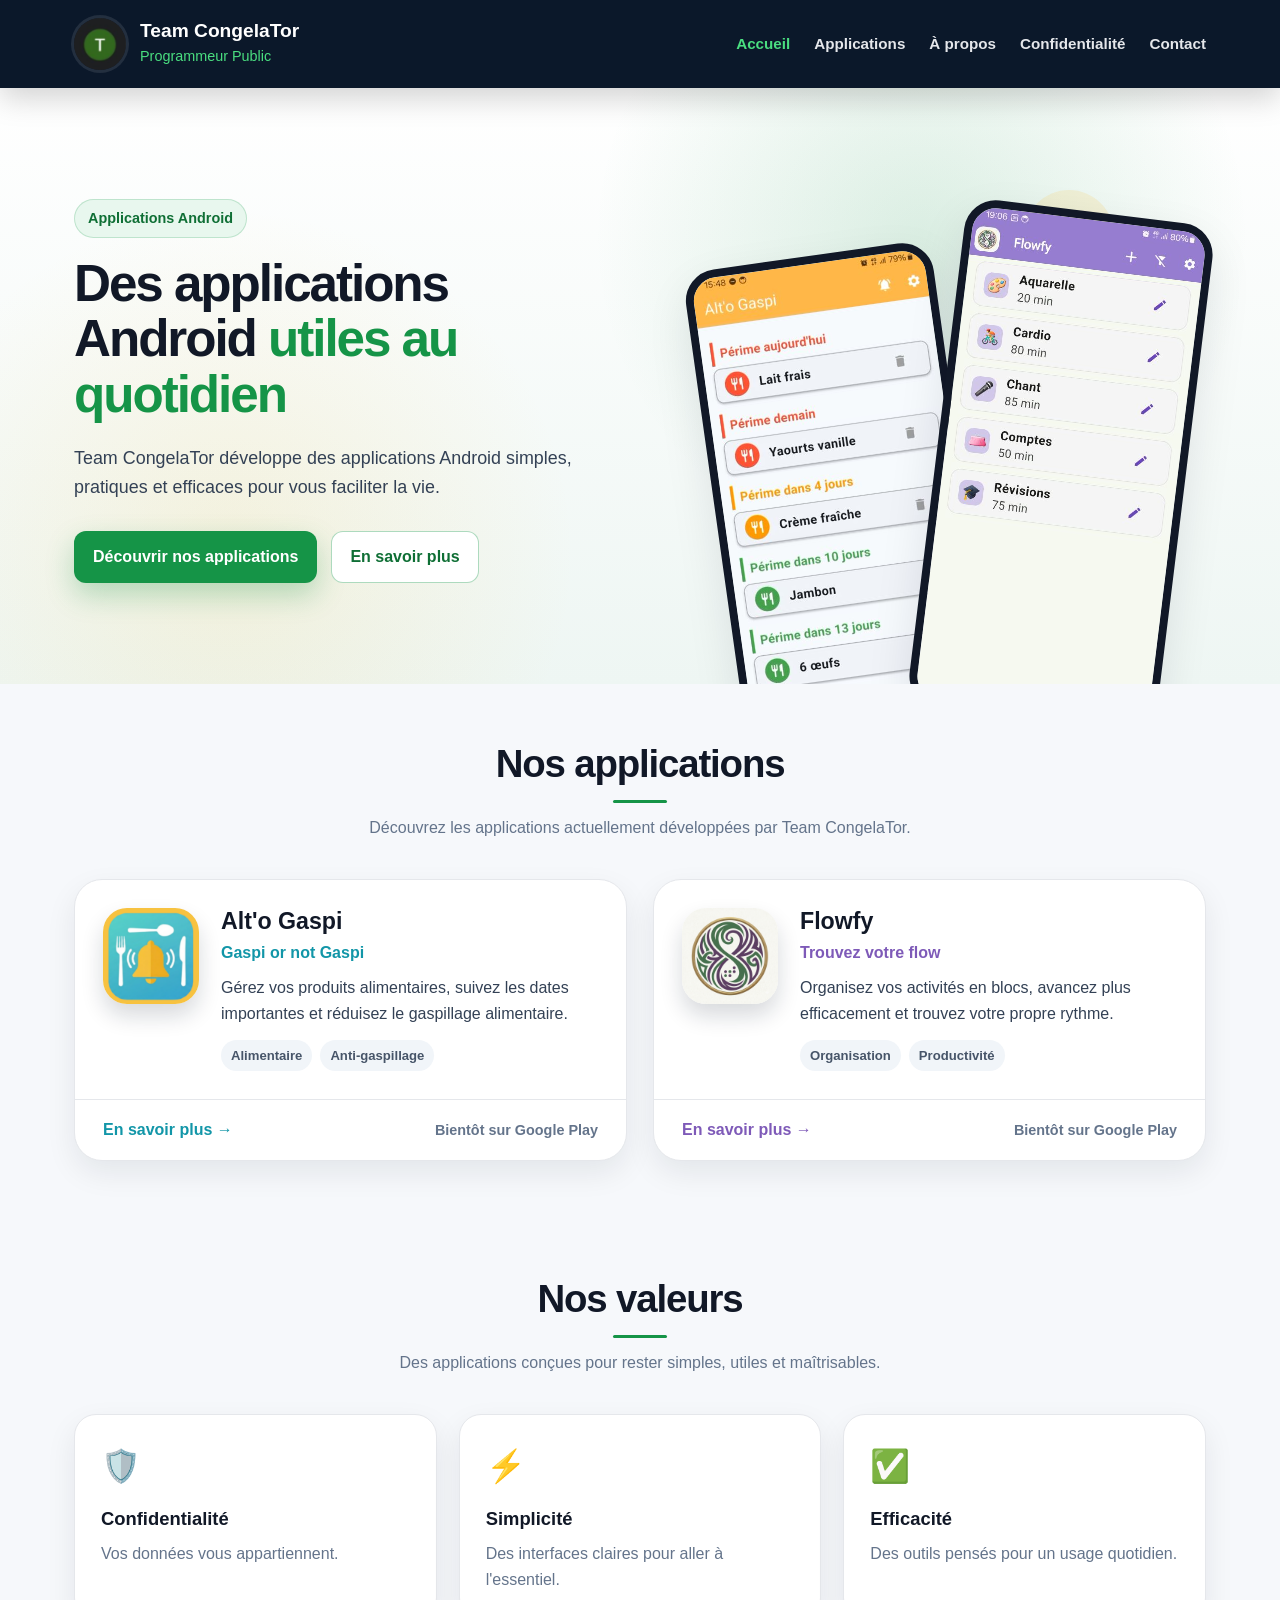
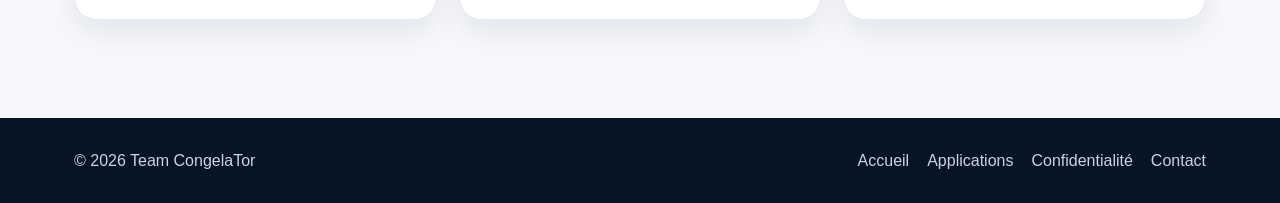
==== index.html @ 5f399f08 "rename site congelator" ====
<!DOCTYPE html>
<html lang="fr">

<head>
    <meta charset="UTF-8">
    <meta name="viewport" content="width=device-width, initial-scale=1.0">
    <title>Team CongelaTor</title>
    <meta name="description" content="Team CongelaTor développe des applications Android utiles au quotidien.">
    <link rel="stylesheet" href="css/style.css">
</head>

<body>

    <header class="site-header">
        <div class="header-inner">
            <a href="index.html" class="brand">
                <img src="img/team_congelator/team_congelator_132x132.png" alt="Team CongelaTor" class="brand-logo">
                <div>
                    <div class="brand-title">Team CongelaTor</div>
                    <div class="brand-subtitle">Programmeur Public</div>
                </div>
            </a>
            <button class="mobile-menu-button" id="menuButton" aria-label="Ouvrir le menu">☰</button>
            <nav class="main-nav" id="mainNav">
                <a href="index.html" class="active">Accueil</a>
                <a href="applications.html">Applications</a>
                <a href="about.html">À propos</a>
                <a href="privacy.html">Confidentialité</a>
                <a href="contact.html">Contact</a>
            </nav>
        </div>
    </header>


    <section class="hero">
        <div class="hero-inner">
            <div class="hero-content">
                <div class="hero-kicker">Applications Android</div>
                <h1 class="hero-title">Des applications Android <span>utiles au quotidien</span></h1>
                <p class="hero-text">Team CongelaTor développe des applications Android simples, pratiques et
                    efficaces pour vous faciliter la vie.</p>
                <div class="hero-actions">
                    <a href="applications.html" class="button button-primary">Découvrir nos applications</a>
                    <a href="about.html" class="button button-secondary">En savoir plus</a>
                </div>
            </div>
            <div class="hero-visual">
                <div class="phone-group">
                    <div class="visual-bubble one"></div>
                    <div class="visual-bubble two"></div>
                    <img src="img/alto_gaspi/alto_gapsi_01.jpg" alt="Capture Alt'o Gaspi" class="phone-shot left">
                    <img src="img/flowfy/Flowfy_01.jpg" alt="Capture Flowfy" class="phone-shot right">
                </div>
            </div>
        </div>
    </section>

    <section id="applications" class="section">
        <div class="section-header">
            <h2 class="section-title">Nos applications</h2>
            <p class="section-text">Découvrez les applications actuellement développées par Team CongelaTor.</p>
        </div>
        <div class="app-grid">
            <article class="app-card app-alto">
                <div class="app-card-body">
                    <img src="img/alto_gaspi/alto_gaspi_512x512.png" alt="Alt'o Gaspi" class="app-icon">
                    <div>
                        <h3 class="app-title">Alt'o Gaspi</h3>
                        <div class="app-slogan">Gaspi or not Gaspi</div>
                        <p class="app-description">Gérez vos produits alimentaires, suivez les dates importantes et
                            réduisez le gaspillage alimentaire.</p>
                        <div class="app-tags">
                            <span class="app-tag">Alimentaire</span>
                            <span class="app-tag">Anti-gaspillage</span>
                        </div>
                    </div>
                </div>
                <div class="app-card-footer">
                    <a href="alto-gaspi.html" class="app-link">En savoir plus →</a>
                    <span class="store-status">Bientôt sur Google Play</span>
                </div>
            </article>

            <article class="app-card app-flowfy">
                <div class="app-card-body">
                    <img src="img/flowfy/Flowfy_512x512.png" alt="Flowfy" class="app-icon">
                    <div>
                        <h3 class="app-title">Flowfy</h3>
                        <div class="app-slogan">Trouvez votre flow</div>
                        <p class="app-description">Organisez vos activités en blocs, avancez plus efficacement et
                            trouvez votre propre rythme.</p>
                        <div class="app-tags">
                            <span class="app-tag">Organisation</span>
                            <span class="app-tag">Productivité</span>
                        </div>
                    </div>
                </div>
                <div class="app-card-footer">
                    <a href="flowfy.html" class="app-link">En savoir plus →</a>
                    <span class="store-status">Bientôt sur Google Play</span>
                </div>
            </article>
        </div>
    </section>

    <section class="section">
        <div class="section-header">
            <h2 class="section-title">Nos valeurs</h2>
            <p class="section-text">Des applications conçues pour rester simples, utiles et maîtrisables.</p>
        </div>
        <div class="trust-grid">
            <div class="trust-item">
                <div class="trust-icon">🛡️</div>
                <h3>Confidentialité</h3>
                <p>Vos données vous appartiennent.</p>
            </div>
            <div class="trust-item">
                <div class="trust-icon">⚡</div>
                <h3>Simplicité</h3>
                <p>Des interfaces claires pour aller à l'essentiel.</p>
            </div>
            <div class="trust-item">
                <div class="trust-icon">✅</div>
                <h3>Efficacité</h3>
                <p>Des outils pensés pour un usage quotidien.</p>
            </div>
        </div>
    </section>


    <footer class="site-footer">
        <div class="footer-inner">
            <div>© 2026 Team CongelaTor</div>
            <div class="footer-links">
                <a href="index.html">Accueil</a>
                <a href="applications.html">Applications</a>
                <a href="privacy.html">Confidentialité</a>
                <a href="contact.html">Contact</a>
            </div>
        </div>
    </footer>
    <script src="js/apps.js"></script>
    <script src="js/main.js"></script>

</body>

</html>
---- css/style.css ----
:root {
  --bg: #f6f8fb;
  --surface: #ffffff;
  --surface-soft: #f8fafc;
  --text: #111827;
  --text-soft: #475569;
  --muted: #64748b;
  --border: #e5e7eb;
  --header: #071426;
  --green: #159447;
  --green-dark: #0f6f35;
  --green-soft: #e8f7ee;
  --yellow: #f6c342;
  --turquoise: #26b6c9;
  --purple: #7e5ab8;
  --shadow-soft: 0 18px 45px rgba(15, 23, 42, 0.10);
  --shadow-card: 0 12px 30px rgba(15, 23, 42, 0.08);
  --radius-xl: 28px;
  --radius-lg: 22px;
  --radius-md: 16px;
  --radius-sm: 12px;
  --max-width: 1180px;
}

* {
  box-sizing: border-box;
}

html {
  scroll-behavior: smooth;
}

body {
  margin: 0;
  font-family: Arial, Helvetica, sans-serif;
  color: var(--text);
  background: var(--bg);
  line-height: 1.6;
}

a {
  color: inherit;
}

img {
  display: block;
  max-width: 100%;
}

.site-header {
  position: sticky;
  top: 0;
  z-index: 50;
  background: rgba(7, 20, 38, 0.98);
  color: #ffffff;
  box-shadow: 0 10px 30px rgba(0, 0, 0, 0.18);
}

.header-inner {
  max-width: var(--max-width);
  margin: 0 auto;
  padding: 18px 24px;
  display: flex;
  align-items: center;
  justify-content: space-between;
  gap: 24px;
}

.brand {
  display: flex;
  align-items: center;
  gap: 14px;
  color: #ffffff;
  text-decoration: none;
}

.brand-logo {
  width: 52px;
  height: 52px;
  border-radius: 50%;
  object-fit: cover;
  box-shadow: 0 0 0 3px rgba(255, 255, 255, 0.10);
}

.brand-title {
  margin: 0;
  font-size: 1.2rem;
  font-weight: 800;
  line-height: 1.1;
}

.brand-subtitle {
  margin: 4px 0 0;
  color: #4ade80;
  font-size: 0.9rem;
}

.main-nav {
  display: flex;
  align-items: center;
  gap: 24px;
}

.main-nav a {
  color: #e5e7eb;
  text-decoration: none;
  font-size: 0.95rem;
  font-weight: 700;
}

.main-nav a:hover,
.main-nav a.active {
  color: #4ade80;
}

.nav-cta {
  color: #ffffff !important;
  background: var(--green);
  padding: 10px 16px;
  border-radius: var(--radius-sm);
  box-shadow: 0 8px 20px rgba(21, 148, 71, 0.35);
}

.nav-cta:hover {
  background: var(--green-dark);
}

.mobile-menu-button {
  display: none;
  border: 0;
  background: transparent;
  color: #ffffff;
  font-size: 2rem;
  line-height: 1;
  cursor: pointer;
}

.hero {
  background:
    radial-gradient(circle at 72% 25%, rgba(21, 148, 71, 0.14), transparent 32%),
    radial-gradient(circle at 18% 78%, rgba(246, 195, 66, 0.14), transparent 30%),
    linear-gradient(180deg, #ffffff 0%, #eef6f3 100%);
  overflow: hidden;
}

.hero-inner {
  max-width: var(--max-width);
  margin: 0 auto;
  padding: 88px 24px 78px;
  display: grid;
  grid-template-columns: 1.05fr 0.95fr;
  align-items: center;
  gap: 58px;
}

.hero-kicker {
  display: inline-flex;
  align-items: center;
  gap: 8px;
  color: var(--green-dark);
  background: var(--green-soft);
  border: 1px solid rgba(21, 148, 71, 0.20);
  border-radius: 999px;
  padding: 7px 13px;
  font-size: 0.9rem;
  font-weight: 800;
  margin-bottom: 18px;
}

.hero-title {
  margin: 0 0 22px;
  font-size: clamp(2.25rem, 4vw, 4rem);
  line-height: 1.08;
  letter-spacing: -0.04em;
}

.hero-title span {
  color: var(--green);
}

.hero-text {
  max-width: 620px;
  margin: 0 0 30px;
  color: #334155;
  font-size: 1.12rem;
}

.hero-actions,
.cta-row {
  display: flex;
  flex-wrap: wrap;
  gap: 14px;
}

.button {
  display: inline-flex;
  align-items: center;
  justify-content: center;
  gap: 9px;
  min-height: 46px;
  padding: 12px 18px;
  border-radius: var(--radius-sm);
  border: 1px solid transparent;
  font-weight: 800;
  text-decoration: none;
  transition: 0.18s ease;
}

.button-primary {
  color: #ffffff;
  background: var(--green);
  box-shadow: 0 12px 28px rgba(21, 148, 71, 0.28);
}

.button-primary:hover {
  background: var(--green-dark);
}

.button-secondary {
  color: var(--green-dark);
  background: #ffffff;
  border-color: rgba(21, 148, 71, 0.35);
}

.button-secondary:hover {
  background: var(--green-soft);
  border-color: var(--green);
}

.hero-visual {
  position: relative;
  min-height: 430px;
  display: flex;
  align-items: center;
  justify-content: center;
}

.phone-group {
  position: relative;
  width: min(540px, 100%);
  min-height: 430px;
}

.phone-shot {
  position: absolute;
  width: 250px;
  border-radius: 32px;
  background: #111827;
  border: 8px solid #111827;
  box-shadow: var(--shadow-soft);
  object-fit: cover;
}

.phone-shot.left {
  left: 20px;
  top: 78px;
  transform: rotate(-8deg);
}

.phone-shot.right {
  right: 20px;
  top: 34px;
  transform: rotate(7deg);
}

.visual-bubble {
  position: absolute;
  border-radius: 999px;
  pointer-events: none;
}

.visual-bubble.one {
  width: 150px;
  height: 150px;
  left: 12%;
  bottom: 26px;
  background: rgba(21, 148, 71, 0.10);
}

.visual-bubble.two {
  width: 90px;
  height: 90px;
  right: 18%;
  top: 14px;
  background: rgba(246, 195, 66, 0.16);
}

.section {
  max-width: var(--max-width);
  margin: 0 auto;
  padding: 58px 24px;
}

.section-header {
  max-width: 760px;
  margin: 0 auto 38px;
  text-align: center;
}

.section-title {
  margin: 0 0 12px;
  font-size: clamp(1.9rem, 3vw, 2.8rem);
  line-height: 1.15;
  letter-spacing: -0.03em;
}

.section-title::after {
  content: "";
  display: block;
  width: 54px;
  height: 3px;
  margin: 14px auto 0;
  border-radius: 999px;
  background: var(--green);
}

.section-text {
  margin: 0;
  color: var(--muted);
}

.app-grid {
  display: grid;
  grid-template-columns: repeat(2, minmax(0, 1fr));
  gap: 26px;
}

.app-card {
  display: flex;
  flex-direction: column;
  overflow: hidden;
  background: var(--surface);
  border: 1px solid var(--border);
  border-radius: var(--radius-xl);
  box-shadow: var(--shadow-card);
}

.app-card-body {
  padding: 28px;
  display: grid;
  grid-template-columns: 96px 1fr;
  align-items: start;
  gap: 22px;
}

.app-icon {
  width: 96px;
  height: 96px;
  border-radius: 24px;
  object-fit: cover;
  box-shadow: 0 12px 22px rgba(15, 23, 42, 0.16);
}

.app-title {
  margin: 0;
  font-size: 1.45rem;
  line-height: 1.2;
}

.app-slogan {
  margin: 4px 0 10px;
  color: var(--green);
  font-weight: 800;
}

.app-description {
  margin: 0;
  color: #334155;
}

.app-tags {
  display: flex;
  flex-wrap: wrap;
  gap: 8px;
  margin-top: 14px;
}

.app-tag {
  padding: 5px 10px;
  border-radius: 999px;
  background: #f1f5f9;
  color: #475569;
  font-size: 0.82rem;
  font-weight: 700;
}

.app-card-footer {
  margin-top: auto;
  padding: 17px 28px;
  border-top: 1px solid var(--border);
  display: flex;
  align-items: center;
  justify-content: space-between;
  gap: 12px;
}

.app-link {
  color: var(--green-dark);
  font-weight: 800;
  text-decoration: none;
}

.app-link:hover {
  text-decoration: underline;
}

.store-status {
  color: var(--muted);
  font-size: 0.9rem;
  font-weight: 700;
}

.app-alto .app-slogan,
.app-alto .app-link {
  color: #1296a8;
}

.app-flowfy .app-slogan,
.app-flowfy .app-link {
  color: var(--purple);
}

.trust-grid {
  display: grid;
  grid-template-columns: repeat(3, minmax(0, 1fr));
  gap: 22px;
}

.trust-item {
  padding: 26px;
  background: var(--surface);
  border: 1px solid var(--border);
  border-radius: var(--radius-lg);
  box-shadow: var(--shadow-card);
}

.trust-icon {
  margin-bottom: 12px;
  font-size: 2rem;
}

.trust-item h3 {
  margin: 0 0 8px;
  font-size: 1.15rem;
}

.trust-item p {
  margin: 0;
  color: var(--muted);
}

.page-hero {
  background: linear-gradient(135deg, #ffffff 0%, #eef6f3 100%);
  padding: 66px 24px;
}

.page-hero-inner {
  max-width: var(--max-width);
  margin: 0 auto;
}

.page-hero h1 {
  margin: 0 0 16px;
  font-size: clamp(2.1rem, 4vw, 3.5rem);
  line-height: 1.1;
  letter-spacing: -0.04em;
}

.page-hero p {
  max-width: 760px;
  margin: 0;
  color: #334155;
  font-size: 1.1rem;
}

.content-card {
  padding: 32px;
  background: var(--surface);
  border: 1px solid var(--border);
  border-radius: var(--radius-xl);
  box-shadow: var(--shadow-card);
}

.content-card h2 {
  margin-top: 0;
}

.content-card p:last-child {
  margin-bottom: 0;
}

.site-footer {
  margin-top: 40px;
  background: var(--header);
  color: #cbd5e1;
}

.footer-inner {
  max-width: var(--max-width);
  margin: 0 auto;
  padding: 30px 24px;
  display: flex;
  justify-content: space-between;
  gap: 24px;
  flex-wrap: wrap;
}

.footer-links {
  display: flex;
  gap: 18px;
  flex-wrap: wrap;
}

.footer-links a {
  color: #cbd5e1;
  text-decoration: none;
}

.footer-links a:hover {
  color: #4ade80;
}

@media (max-width: 900px) {
  .hero-inner {
    grid-template-columns: 1fr;
    padding-top: 54px;
    gap: 34px;
  }

  .hero-content {
    text-align: center;
  }

  .hero-text {
    margin-left: auto;
    margin-right: auto;
  }

  .hero-actions {
    justify-content: center;
  }

  .hero-visual {
    min-height: 360px;
  }

  .phone-group {
    min-height: 360px;
  }

  .phone-shot {
    width: 205px;
  }

  .app-grid,
  .trust-grid {
    grid-template-columns: 1fr;
  }
}

@media (max-width: 720px) {
  .header-inner {
    padding: 14px 18px;
  }

  .brand-logo {
    width: 46px;
    height: 46px;
  }

  .brand-title {
    font-size: 1.05rem;
  }

  .brand-subtitle {
    font-size: 0.82rem;
  }

  .mobile-menu-button {
    display: block;
  }

  .main-nav {
    position: absolute;
    top: 74px;
    left: 14px;
    right: 14px;
    display: none;
    flex-direction: column;
    align-items: stretch;
    gap: 4px;
    padding: 16px;
    background: #0b1b32;
    border: 1px solid rgba(255, 255, 255, 0.10);
    border-radius: 18px;
    box-shadow: var(--shadow-soft);
  }

  .main-nav.open {
    display: flex;
  }

  .main-nav a {
    padding: 10px 12px;
  }

  .nav-cta {
    text-align: center;
  }

  .hero-inner {
    padding: 44px 18px 48px;
  }

  .hero-title {
    font-size: 2.2rem;
  }

  .hero-text {
    font-size: 1rem;
  }

  .button {
    width: 100%;
  }

  .hero-visual {
    min-height: 300px;
  }

  .phone-group {
    min-height: 300px;
  }

  .phone-shot {
    width: 168px;
    border-width: 6px;
    border-radius: 26px;
  }

  .phone-shot.left {
    left: 8px;
    top: 58px;
  }

  .phone-shot.right {
    right: 4px;
    top: 30px;
  }

  .section {
    padding: 42px 18px;
  }

  .app-card-body {
    grid-template-columns: 74px 1fr;
    gap: 16px;
    padding: 22px;
  }

  .app-icon {
    width: 74px;
    height: 74px;
    border-radius: 20px;
  }

  .app-card-footer {
    padding: 15px 22px;
    flex-direction: column;
    align-items: flex-start;
  }

  .content-card {
    padding: 24px;
  }

  .footer-inner {
    flex-direction: column;
  }
}

@media (max-width: 420px) {
  .hero-title {
    font-size: 1.9rem;
  }

  .section-title {
    font-size: 1.75rem;
  }

  .phone-shot {
    width: 148px;
  }

  .app-card-body {
    grid-template-columns: 1fr;
  }

  .app-icon {
    width: 90px;
    height: 90px;
  }
}
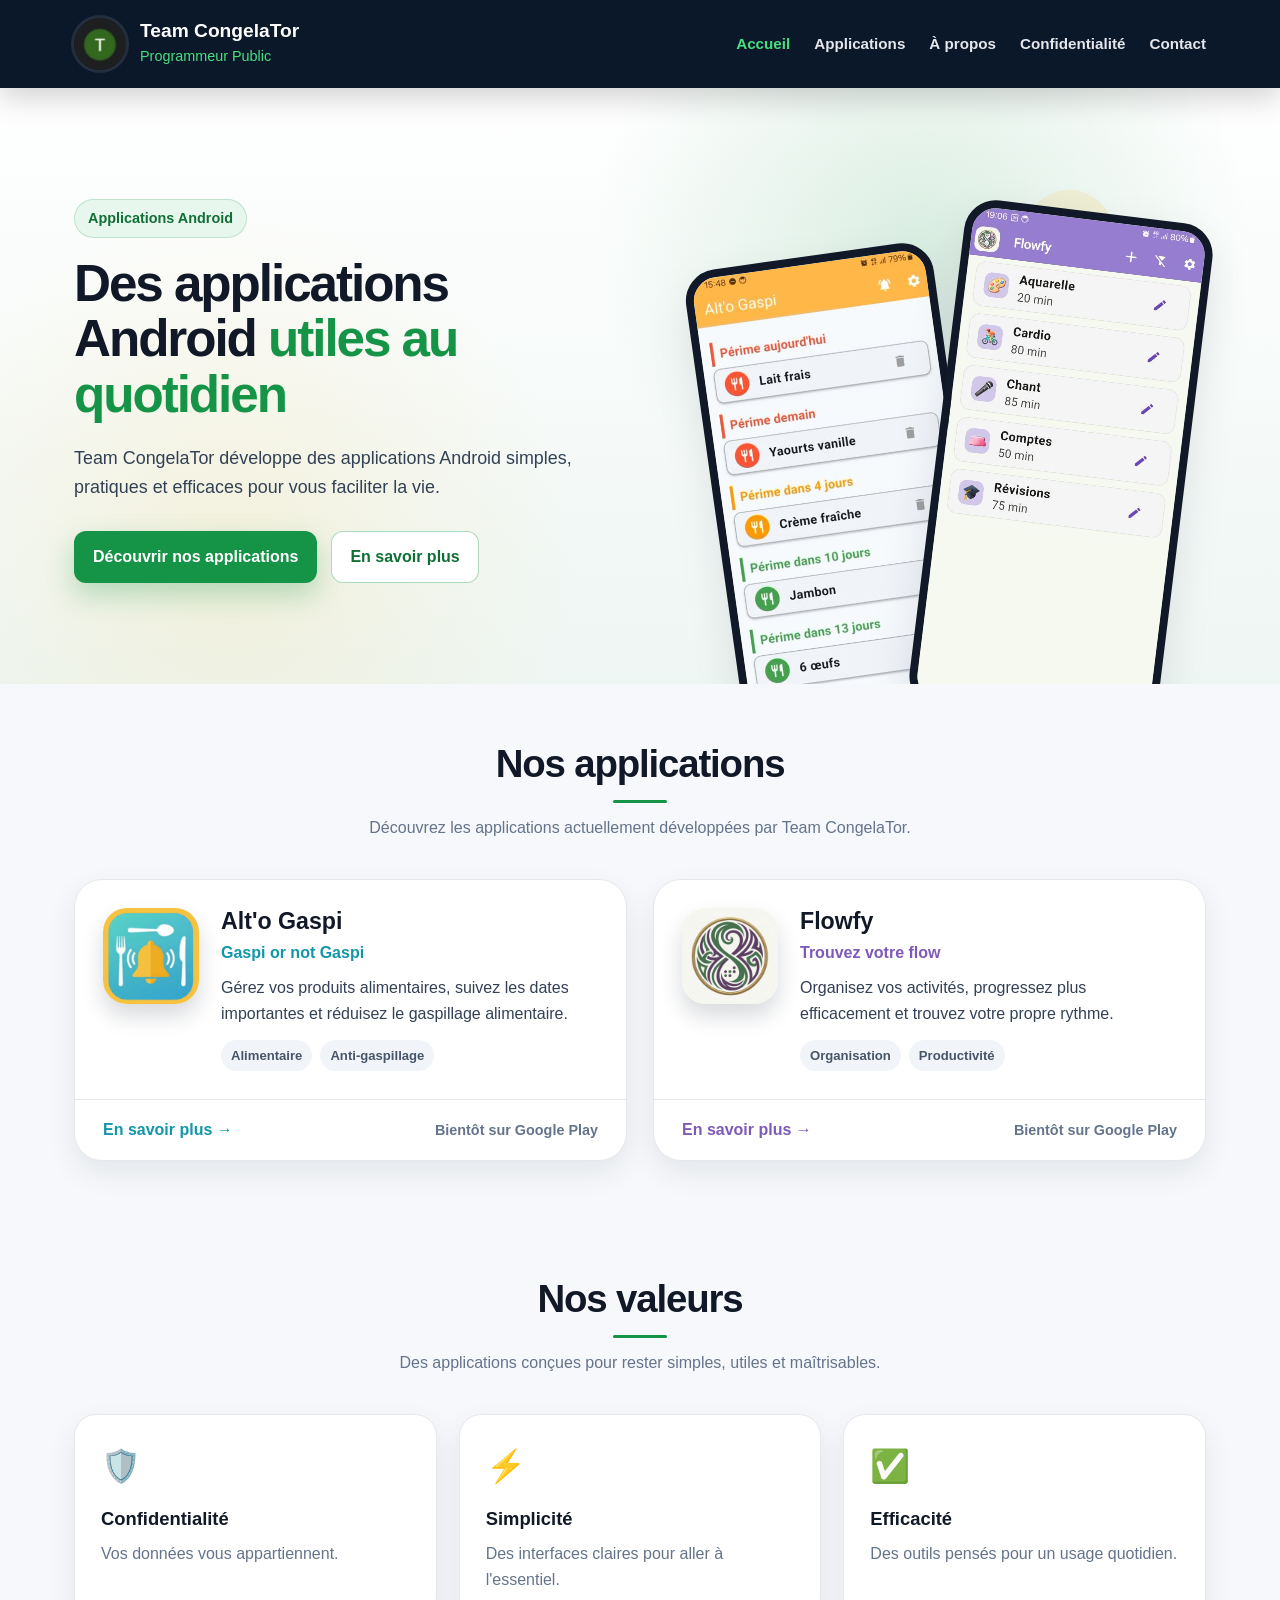
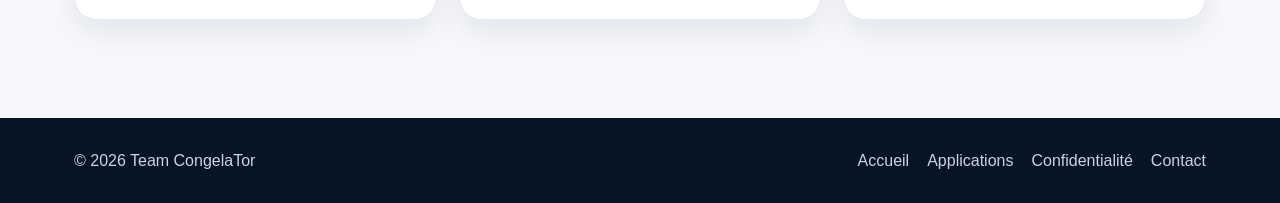
==== commit 82cd9b5b: "details" ====
--- a/index.html
+++ b/index.html
@@ -87,7 +87,7 @@
                     <div>
                         <h3 class="app-title">Flowfy</h3>
                         <div class="app-slogan">Trouvez votre flow</div>
-                        <p class="app-description">Organisez vos activités en blocs, avancez plus efficacement et
+                        <p class="app-description">Organisez vos activités, progressez plus efficacement et
                             trouvez votre propre rythme.</p>
                         <div class="app-tags">
                             <span class="app-tag">Organisation</span>
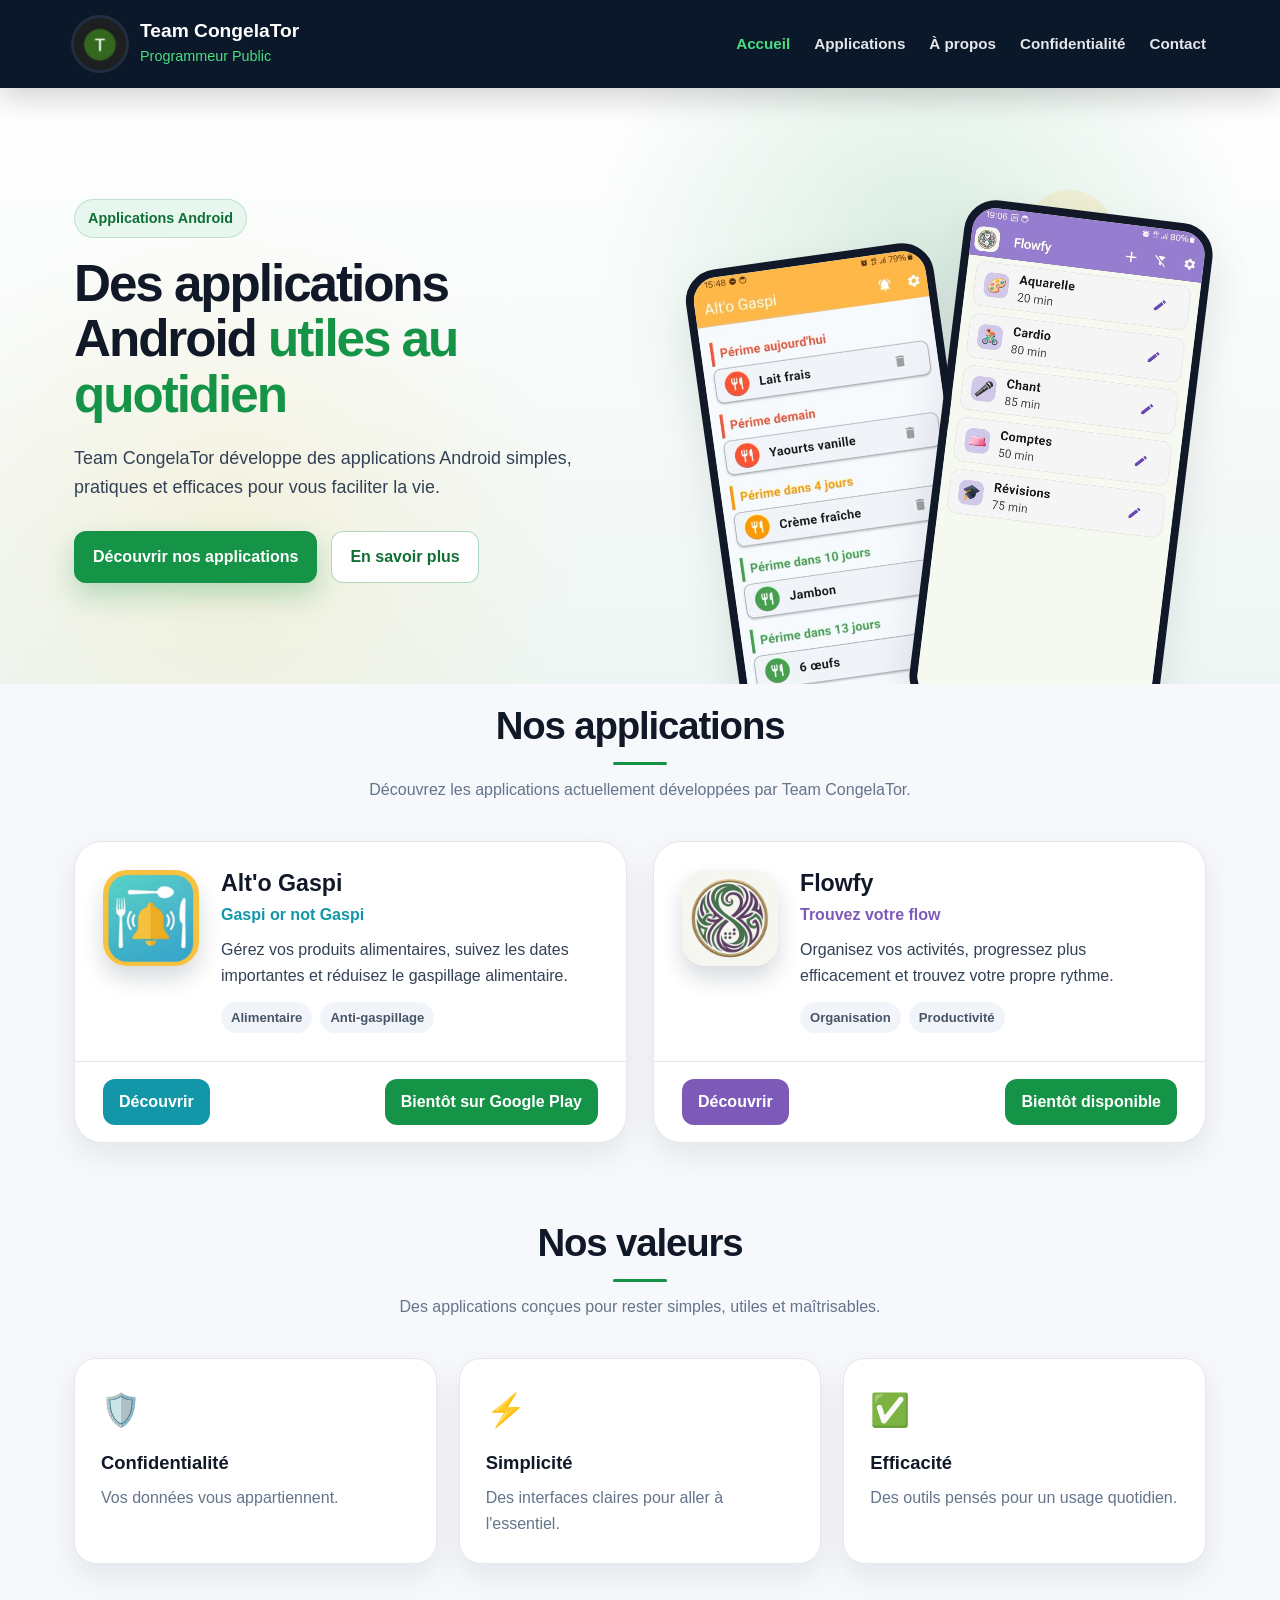
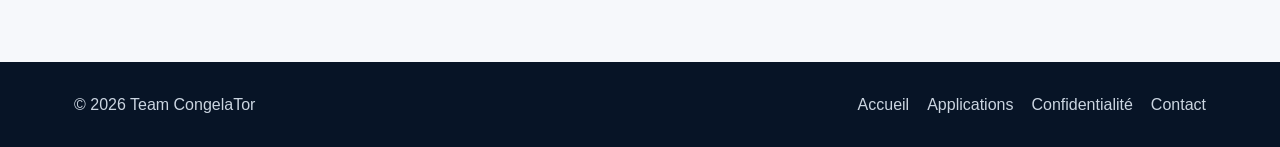
==== commit bb635adc: "boutons" ====
--- a/index.html
+++ b/index.html
@@ -76,8 +76,8 @@
                     </div>
                 </div>
                 <div class="app-card-footer">
-                    <a href="alto-gaspi.html" class="app-link">En savoir plus →</a>
-                    <span class="store-status">Bientôt sur Google Play</span>
+                    <a href="alto-gaspi.html" class="app-button app-button-alto">Découvrir</a>
+                    <span class="app-button app-button-playstore">Bientôt sur Google Play</span>
                 </div>
             </article>
 
@@ -96,8 +96,8 @@
                     </div>
                 </div>
                 <div class="app-card-footer">
-                    <a href="flowfy.html" class="app-link">En savoir plus →</a>
-                    <span class="store-status">Bientôt sur Google Play</span>
+                    <a href="flowfy.html" class="app-button app-button-flowfy">Découvrir</a>
+                    <span class="app-button app-button-playstore">Bientôt disponible</span>
                 </div>
             </article>
         </div>
--- a/css/style.css
+++ b/css/style.css
@@ -135,6 +135,13 @@
   cursor: pointer;
 }
 
+.app-banner {
+  display: block;
+  margin-left: auto;
+  margin-right: auto;
+  border-radius: 28px;
+}
+
 .hero {
   background:
     radial-gradient(circle at 72% 25%, rgba(21, 148, 71, 0.14), transparent 32%),
@@ -288,7 +295,7 @@
 .section {
   max-width: var(--max-width);
   margin: 0 auto;
-  padding: 58px 24px;
+  padding: 20px 24px 58px;
 }
 
 .section-header {
@@ -451,7 +458,7 @@
 
 .page-hero {
   background: linear-gradient(135deg, #ffffff 0%, #eef6f3 100%);
-  padding: 66px 24px;
+  padding: 50px 24px 25px;
 }
 
 .page-hero-inner {
@@ -518,6 +525,27 @@
 
 .footer-links a:hover {
   color: #4ade80;
+}
+
+.app-button {
+  display: inline-block;
+  padding: 10px 16px;
+  border-radius: 12px;
+  text-decoration: none;
+  color: white !important;
+  font-weight: 700;
+}
+
+.app-button-alto {
+  background: #1296a8;
+}
+
+.app-button-flowfy {
+  background: #7e5ab8;
+}
+
+.app-button-playstore {
+  background: #159447;
 }
 
 @media (max-width: 900px) {
@@ -700,4 +728,5 @@
     width: 90px;
     height: 90px;
   }
-}
+
+}
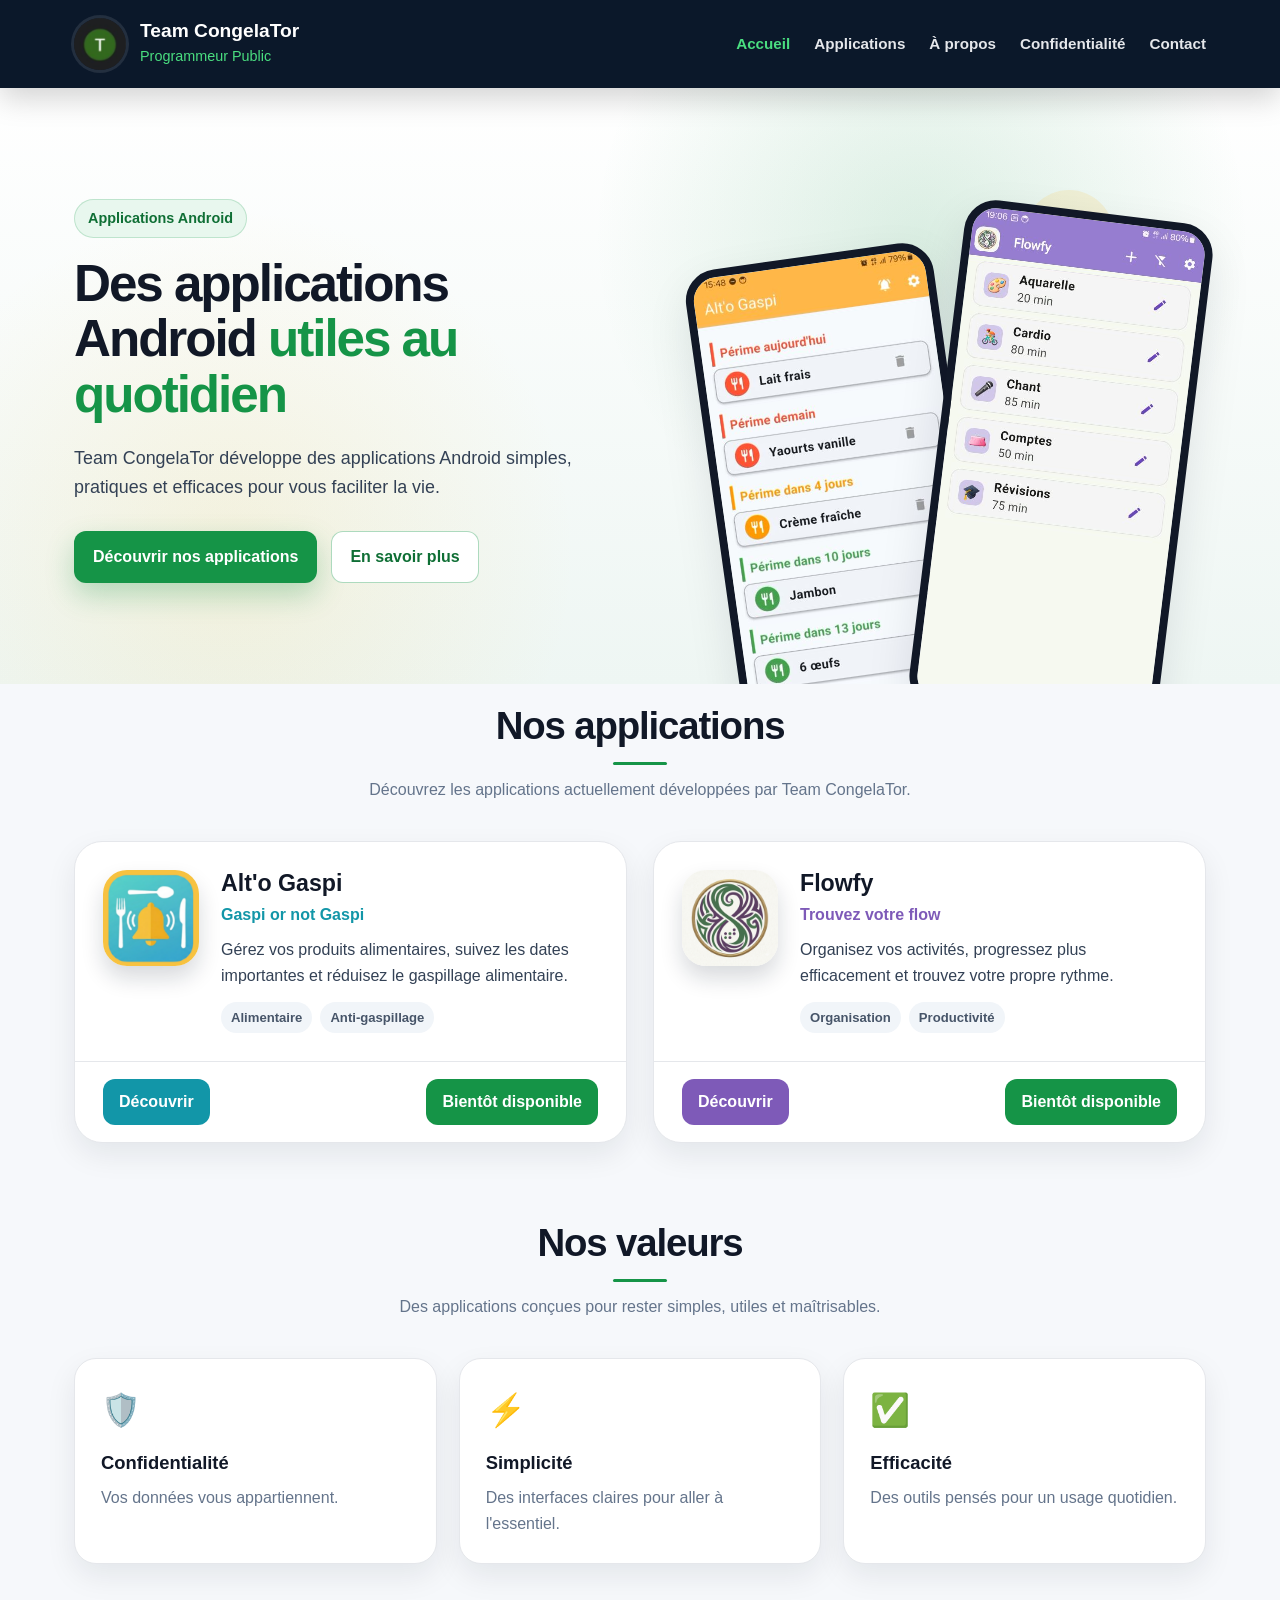
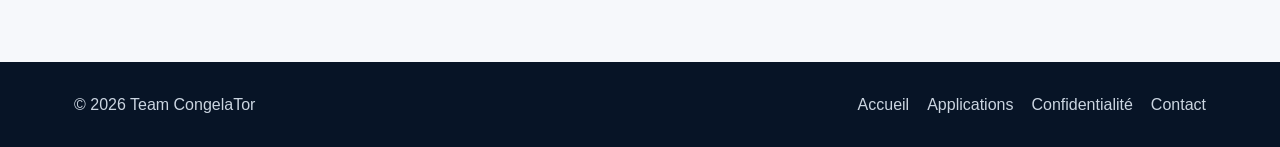
==== commit 5d8e953e: "banniere" ====
--- a/index.html
+++ b/index.html
@@ -77,7 +77,7 @@
                 </div>
                 <div class="app-card-footer">
                     <a href="alto-gaspi.html" class="app-button app-button-alto">Découvrir</a>
-                    <span class="app-button app-button-playstore">Bientôt sur Google Play</span>
+                    <span class="app-button app-button-playstore">Bientôt disponible</span>
                 </div>
             </article>
 
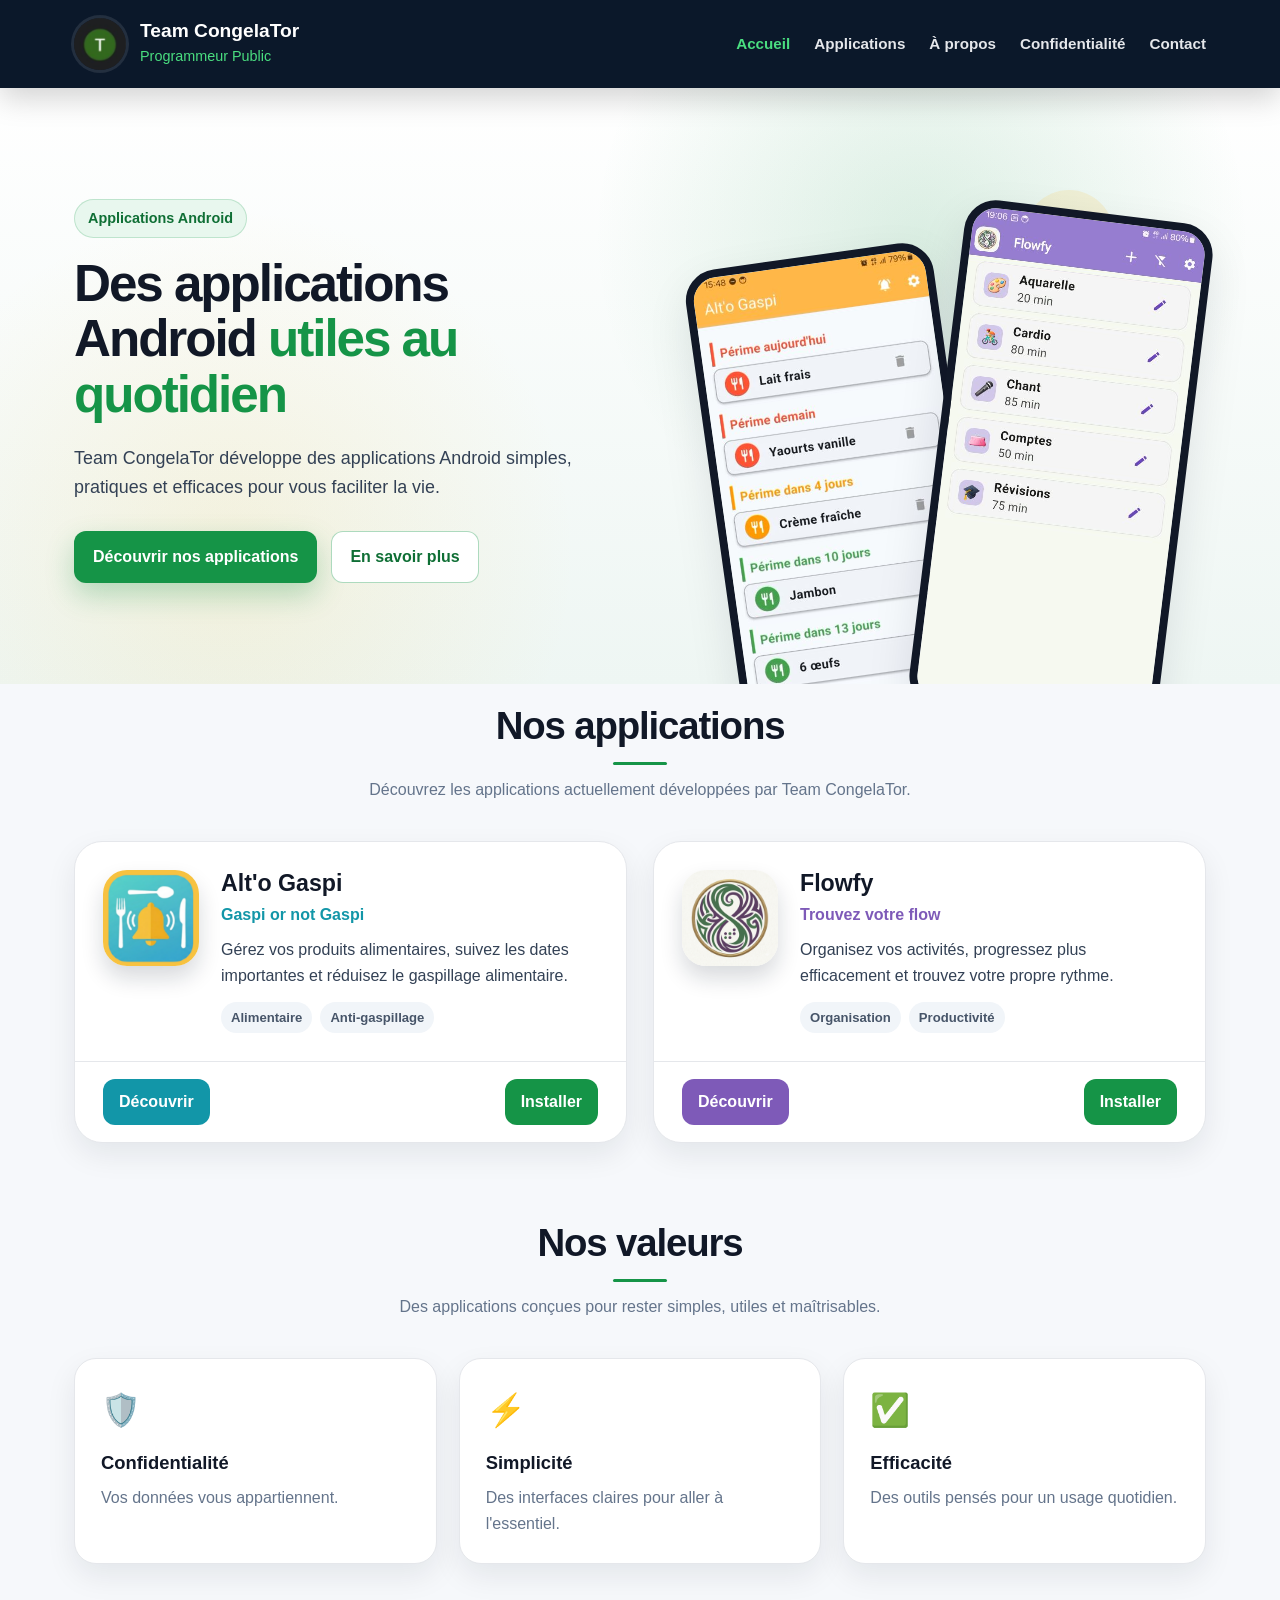
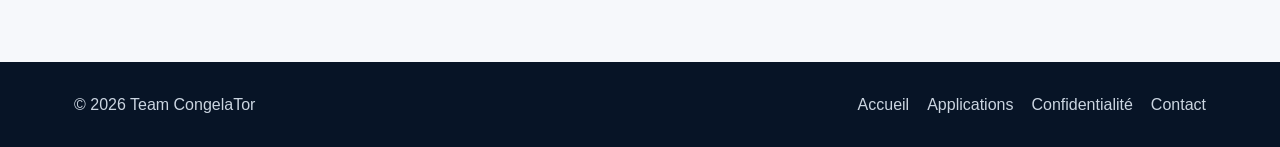
==== commit 87af1179: "urls" ====
--- a/index.html
+++ b/index.html
@@ -77,7 +77,8 @@
                 </div>
                 <div class="app-card-footer">
                     <a href="alto-gaspi.html" class="app-button app-button-alto">Découvrir</a>
-                    <span class="app-button app-button-playstore">Bientôt disponible</span>
+                    <a href="https://play.google.com/store/apps/details?id=com.teamcongelator.alto_gaspi"
+                        class="app-button app-button-playstore">Installer</a>
                 </div>
             </article>
 
@@ -97,7 +98,8 @@
                 </div>
                 <div class="app-card-footer">
                     <a href="flowfy.html" class="app-button app-button-flowfy">Découvrir</a>
-                    <span class="app-button app-button-playstore">Bientôt disponible</span>
+                    <a href="https://play.google.com/store/apps/details?id=com.teamcongelator.flowfy"
+                        class="app-button app-button-playstore">Installer</a>
                 </div>
             </article>
         </div>
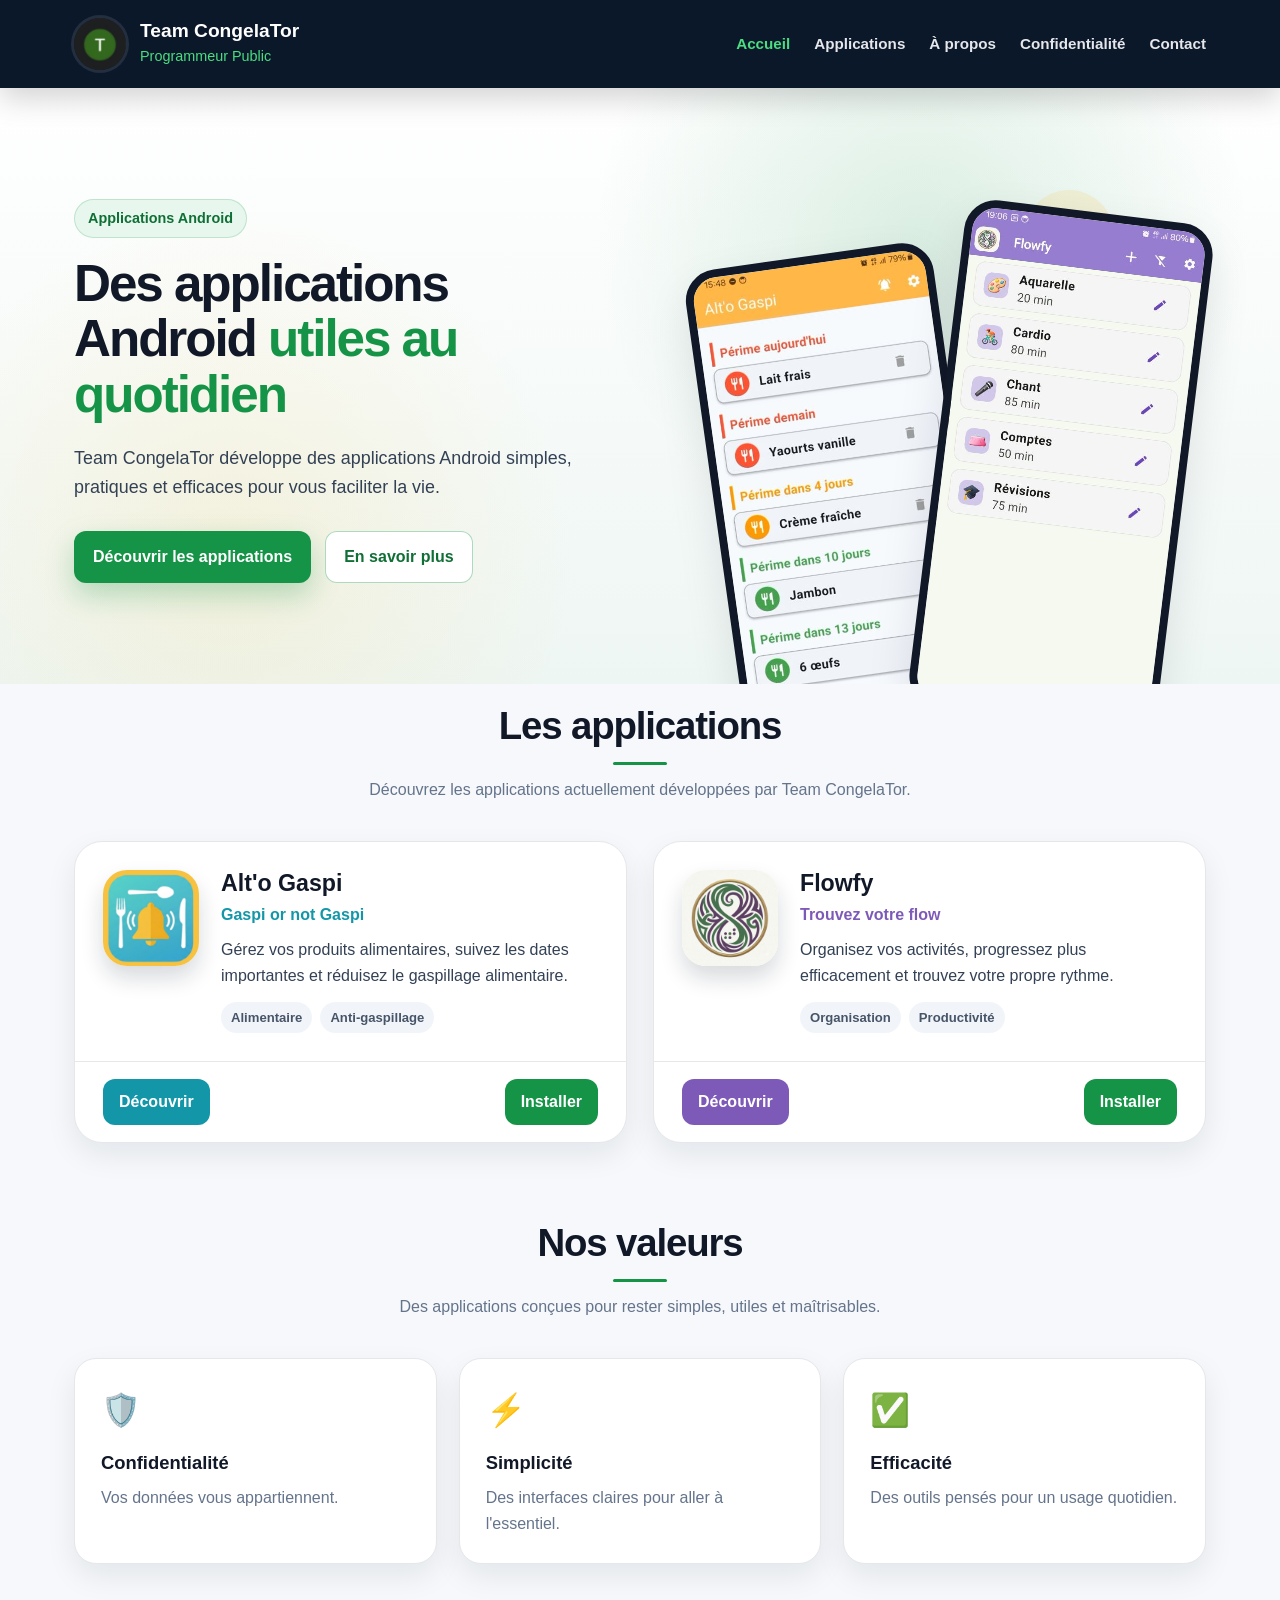
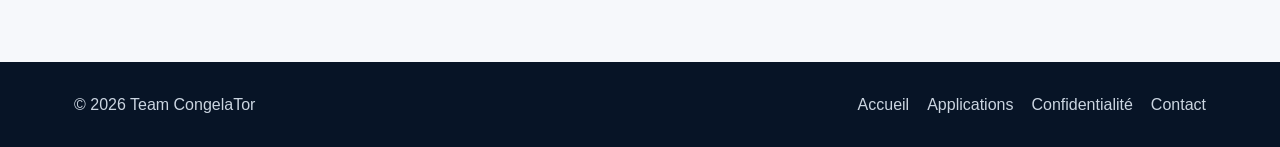
==== commit c2cff60d: "alto" ====
--- a/index.html
+++ b/index.html
@@ -40,7 +40,7 @@
                 <p class="hero-text">Team CongelaTor développe des applications Android simples, pratiques et
                     efficaces pour vous faciliter la vie.</p>
                 <div class="hero-actions">
-                    <a href="applications.html" class="button button-primary">Découvrir nos applications</a>
+                    <a href="applications.html" class="button button-primary">Découvrir les applications</a>
                     <a href="about.html" class="button button-secondary">En savoir plus</a>
                 </div>
             </div>
@@ -48,7 +48,7 @@
                 <div class="phone-group">
                     <div class="visual-bubble one"></div>
                     <div class="visual-bubble two"></div>
-                    <img src="img/alto_gaspi/alto_gapsi_01.jpg" alt="Capture Alt'o Gaspi" class="phone-shot left">
+                    <img src="img/alto_gaspi/alto_gapsi_01.jpg" alt="Capture Alto Gaspi" class="phone-shot left">
                     <img src="img/flowfy/Flowfy_01.jpg" alt="Capture Flowfy" class="phone-shot right">
                 </div>
             </div>
@@ -57,7 +57,7 @@
 
     <section id="applications" class="section">
         <div class="section-header">
-            <h2 class="section-title">Nos applications</h2>
+            <h2 class="section-title">Les applications</h2>
             <p class="section-text">Découvrez les applications actuellement développées par Team CongelaTor.</p>
         </div>
         <div class="app-grid">
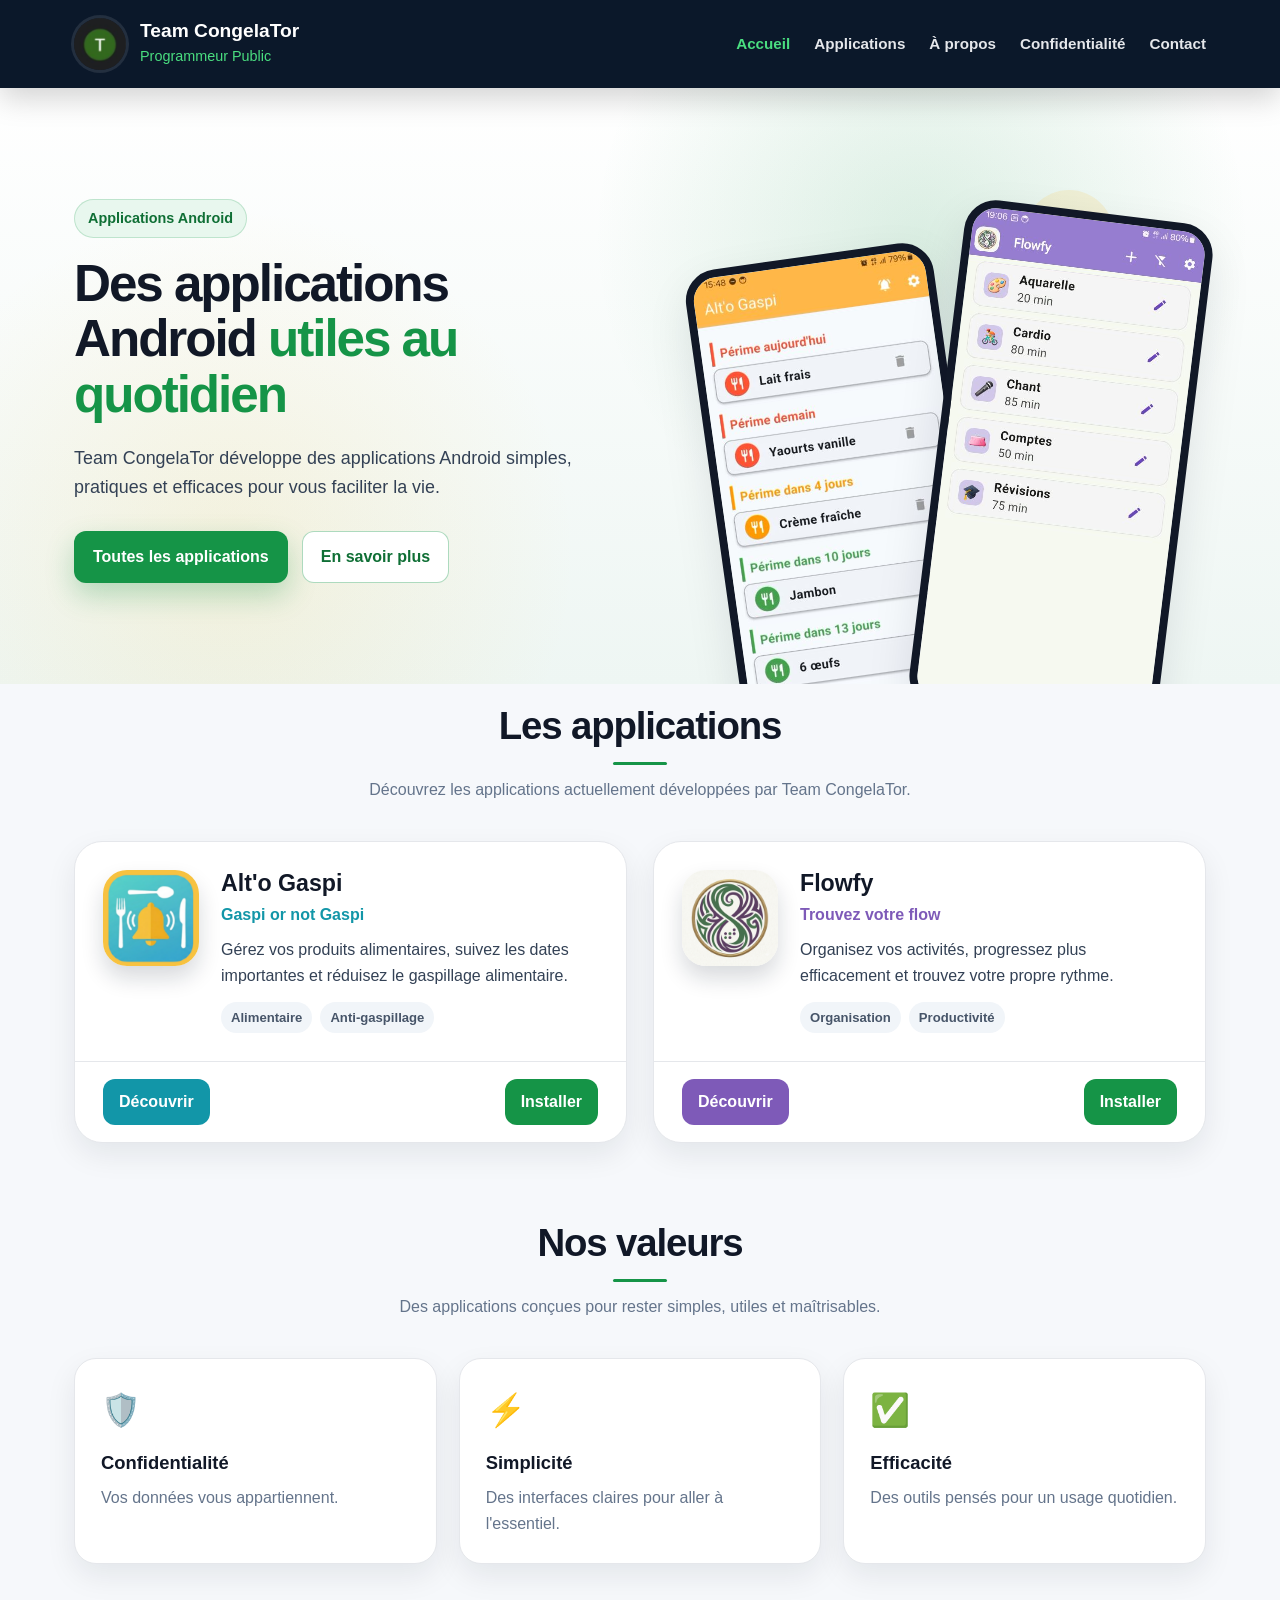
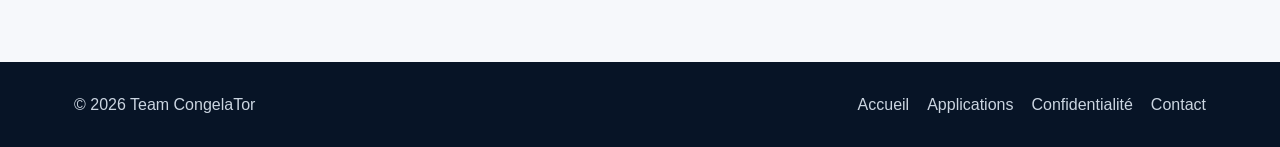
==== commit 66c28297: "alto" ====
--- a/index.html
+++ b/index.html
@@ -40,7 +40,7 @@
                 <p class="hero-text">Team CongelaTor développe des applications Android simples, pratiques et
                     efficaces pour vous faciliter la vie.</p>
                 <div class="hero-actions">
-                    <a href="applications.html" class="button button-primary">Découvrir les applications</a>
+                    <a href="applications.html" class="button button-primary">Toutes les applications</a>
                     <a href="about.html" class="button button-secondary">En savoir plus</a>
                 </div>
             </div>
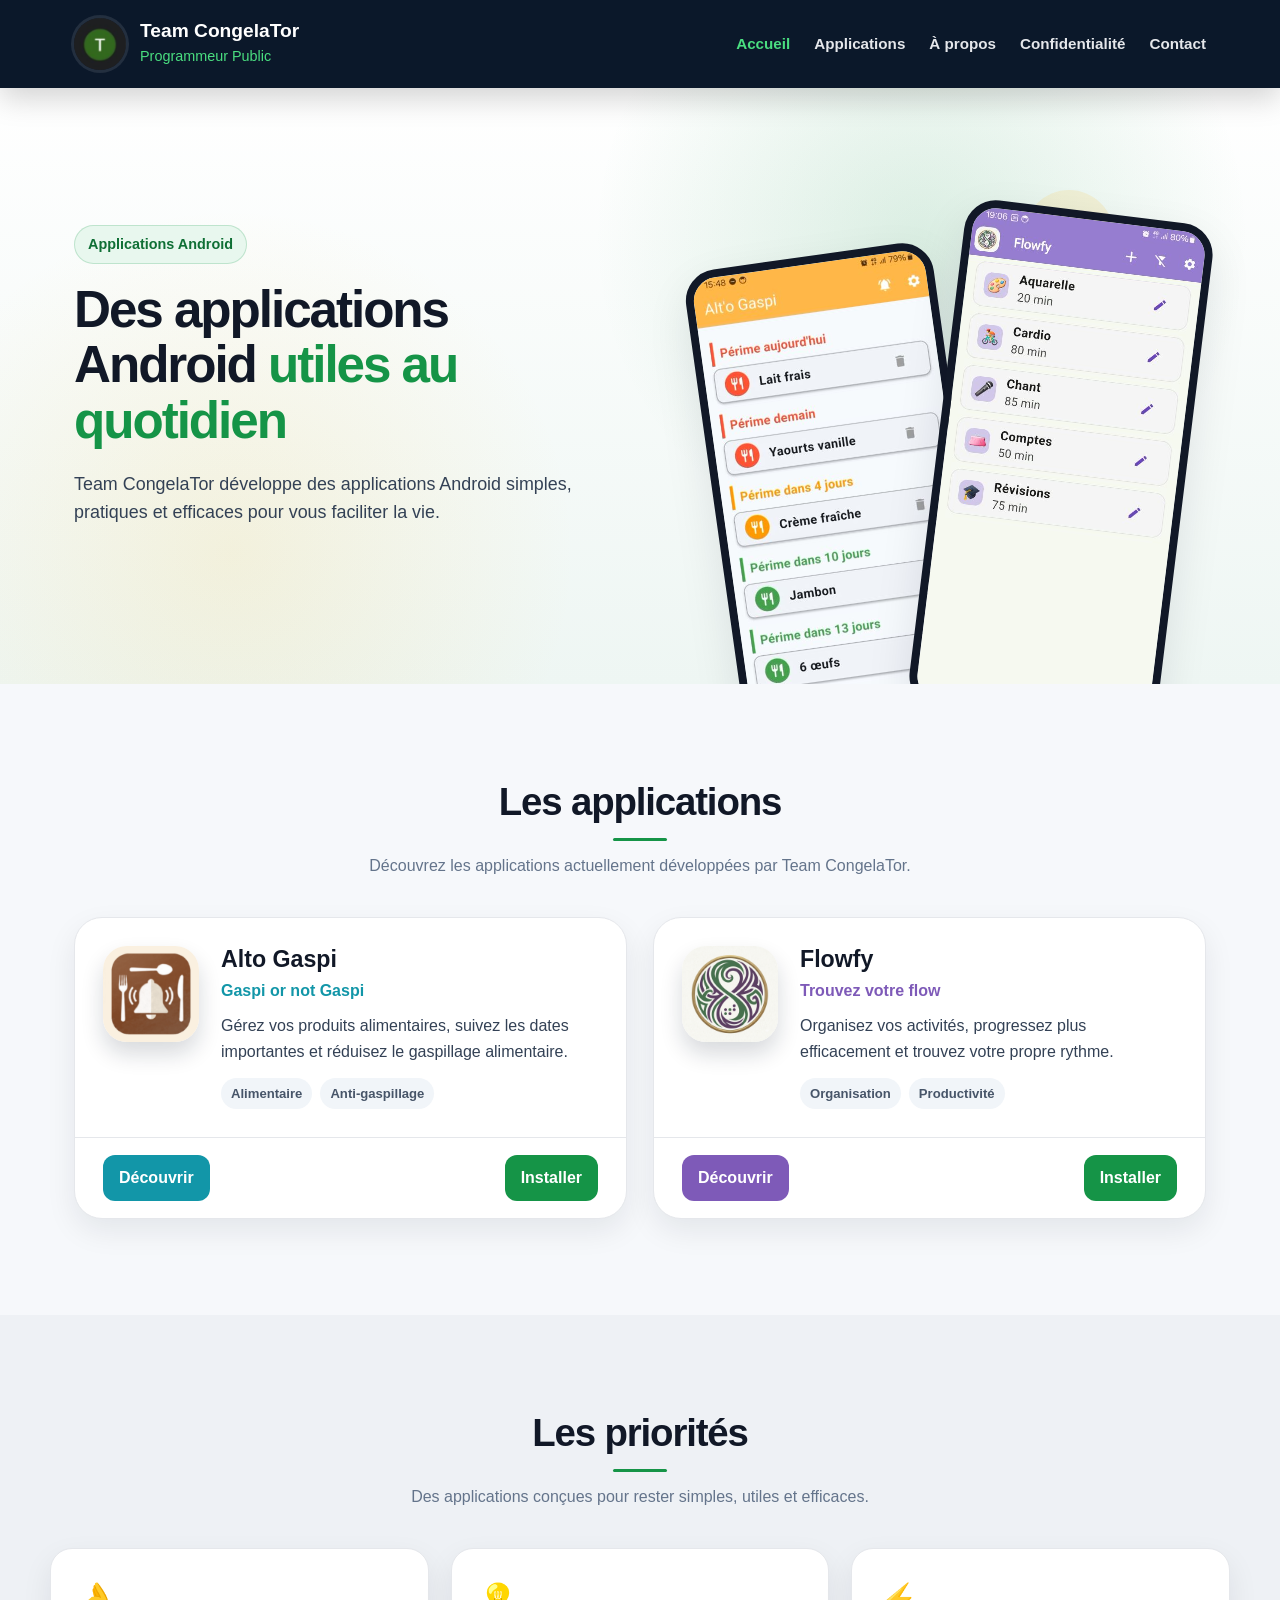
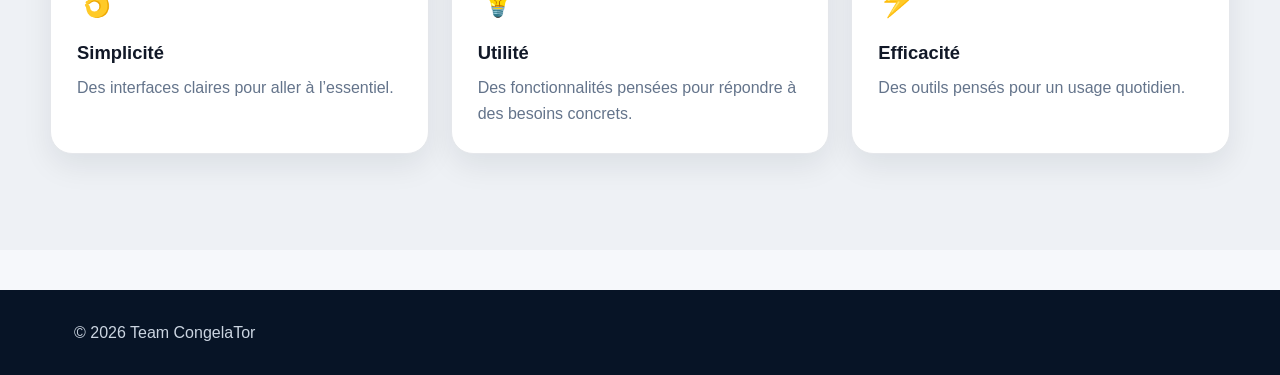
==== commit 5000f570: "design" ====
--- a/index.html
+++ b/index.html
@@ -39,10 +39,6 @@
                 <h1 class="hero-title">Des applications Android <span>utiles au quotidien</span></h1>
                 <p class="hero-text">Team CongelaTor développe des applications Android simples, pratiques et
                     efficaces pour vous faciliter la vie.</p>
-                <div class="hero-actions">
-                    <a href="applications.html" class="button button-primary">Toutes les applications</a>
-                    <a href="about.html" class="button button-secondary">En savoir plus</a>
-                </div>
             </div>
             <div class="hero-visual">
                 <div class="phone-group">
@@ -55,7 +51,7 @@
         </div>
     </section>
 
-    <section id="applications" class="section">
+    <section id="applications" class="section applications-section">
         <div class="section-header">
             <h2 class="section-title">Les applications</h2>
             <p class="section-text">Découvrez les applications actuellement développées par Team CongelaTor.</p>
@@ -63,9 +59,9 @@
         <div class="app-grid">
             <article class="app-card app-alto">
                 <div class="app-card-body">
-                    <img src="img/alto_gaspi/alto_gaspi_512x512.png" alt="Alt'o Gaspi" class="app-icon">
+                    <img src="img/alto_gaspi/alto_gaspi_512x512.png" alt="Alto Gaspi" class="app-icon">
                     <div>
-                        <h3 class="app-title">Alt'o Gaspi</h3>
+                        <h3 class="app-title">Alto Gaspi</h3>
                         <div class="app-slogan">Gaspi or not Gaspi</div>
                         <p class="app-description">Gérez vos produits alimentaires, suivez les dates importantes et
                             réduisez le gaspillage alimentaire.</p>
@@ -105,24 +101,25 @@
         </div>
     </section>
 
-    <section class="section">
+ 
+    <section class="section priorities-section">
         <div class="section-header">
-            <h2 class="section-title">Nos valeurs</h2>
-            <p class="section-text">Des applications conçues pour rester simples, utiles et maîtrisables.</p>
+            <h2 class="section-title">Les priorités</h2>
+            <p class="section-text">Des applications conçues pour rester simples, utiles et efficaces.</p>
         </div>
         <div class="trust-grid">
             <div class="trust-item">
-                <div class="trust-icon">🛡️</div>
-                <h3>Confidentialité</h3>
-                <p>Vos données vous appartiennent.</p>
+                <div class="trust-icon">👌</div>
+                <h3>Simplicité</h3>
+                <p>Des interfaces claires pour aller à l’essentiel.</p>
+            </div>
+            <div class="trust-item">
+                <div class="trust-icon">💡</div>
+                <h3>Utilité</h3>
+                <p>Des fonctionnalités pensées pour répondre à des besoins concrets.</p>
             </div>
             <div class="trust-item">
                 <div class="trust-icon">⚡</div>
-                <h3>Simplicité</h3>
-                <p>Des interfaces claires pour aller à l'essentiel.</p>
-            </div>
-            <div class="trust-item">
-                <div class="trust-icon">✅</div>
                 <h3>Efficacité</h3>
                 <p>Des outils pensés pour un usage quotidien.</p>
             </div>
@@ -133,12 +130,6 @@
     <footer class="site-footer">
         <div class="footer-inner">
             <div>© 2026 Team CongelaTor</div>
-            <div class="footer-links">
-                <a href="index.html">Accueil</a>
-                <a href="applications.html">Applications</a>
-                <a href="privacy.html">Confidentialité</a>
-                <a href="contact.html">Contact</a>
-            </div>
         </div>
     </footer>
     <script src="js/apps.js"></script>
--- a/css/style.css
+++ b/css/style.css
@@ -298,6 +298,22 @@
   padding: 20px 24px 58px;
 }
 
+.applications-section {
+  padding: 96px 24px;
+}
+
+.priorities-section {
+  max-width: none;
+  padding: 96px 24px;
+  background: #eef1f5;
+}
+.priorities-section .section-header,
+.priorities-section .trust-grid {
+  max-width: var(--max-width);
+  margin-left: auto;
+  margin-right: auto;
+}
+
 .section-header {
   max-width: 760px;
   margin: 0 auto 38px;
@@ -326,6 +342,15 @@
   color: var(--muted);
 }
 
+.app-detail-title {
+  display: flex;
+  align-items: center;
+  justify-content: space-between;
+  gap: 24px;
+}
+.app-detail-title h1 {
+  margin-bottom: 0;
+}
 .app-grid {
   display: grid;
   grid-template-columns: repeat(2, minmax(0, 1fr));
